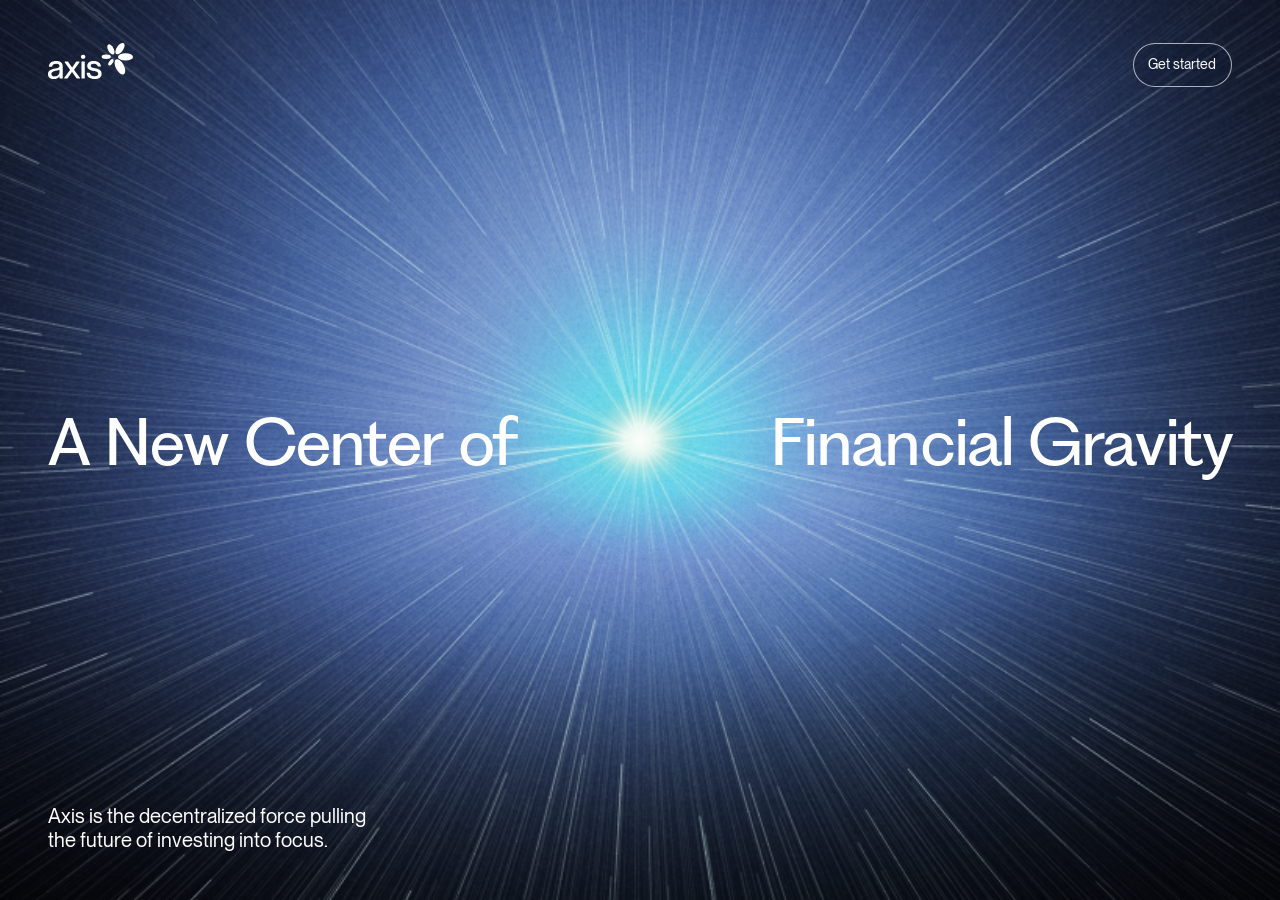
==== index.html @ 9080d735 "Give Safari an opaque blue document background for browser chrome" ====
<!doctype html>
<html lang="en">
<head>
  <meta charset="utf-8">
  <meta name="viewport" content="width=device-width, initial-scale=1, viewport-fit=cover">
  <meta name="color-scheme" content="dark">
  <meta name="theme-color" content="#12234e">
  <title>Axis by Alvis Choi</title>
  <link id="axis-favicon" rel="icon" href="favicon-light-v4.png" type="image/png" sizes="64x64" data-light="favicon-light-v4.png" data-dark="favicon-dark-v4.png">
  <script>
    (() => {
      const icon = document.getElementById('axis-favicon');
      if (!icon || typeof window.matchMedia !== 'function') return;
      let appearance;
      try { appearance = window.matchMedia('(prefers-color-scheme: dark)'); }
      catch { return; }
      const update = () => { icon.href = appearance.matches ? icon.dataset.dark : icon.dataset.light; };
      update();
      if (typeof appearance.addEventListener === 'function') appearance.addEventListener('change', update);
      else if (typeof appearance.addListener === 'function') appearance.addListener(update);
    })();
  </script>
  <script>
    document.documentElement.classList.add('banner-motion', 'title-motion');
    window.axisRecoverEntrance = () => {
      document.documentElement.classList.remove('banner-motion', 'title-motion');
      document.documentElement.dataset.entranceFallback = 'true';
      const artwork = document.querySelector('.artwork');
      if (artwork && !document.querySelector('#field')?.dataset.ready) artwork.dataset.renderer = 'fallback';
    };
    window.axisEntranceTimeout = setTimeout(window.axisRecoverEntrance, 8000);
    window.addEventListener('error', event => {
      if (event.target?.matches?.('script[type="module"]') || event.target === window) window.axisRecoverEntrance();
    }, true);
  </script>
  <link rel="stylesheet" href="style.css?revision=2517ad9ee71f">
  <noscript><style>.title-word {transform:none!important} #field,.banner-logo,.banner-contact,.banner-description,.field-fallback {opacity:1!important} #field{visibility:hidden} .field-fallback{background-image:url("field-fallback-wide.webp?revision=2517ad9ee71f")} @media(max-width:767px),(max-aspect-ratio:4/3){.field-fallback{background-image:url("field-fallback-tall.webp?revision=2517ad9ee71f")}}</style></noscript>
</head>
<body class="banner-presentation artwork-only">
  <main class="workbench">
    <figure class="artwork" aria-label="Axis interactive light field">
      <div class="field-fallback" aria-hidden="true"></div>
      <canvas id="field" aria-label="A luminous green and aqua sunrise arc opens into blue and deep indigo edges, with a small pale-yellow central accent. A bright circular star anchors smooth magnetic rays. Clicking places a rounded color gradient light that gently settles, brightens and becomes smaller and more transparent as it moves inward." role="img"></canvas>
      <div class="banner-overlay">
        <img class="banner-logo" src="axis-full-logo.svg" alt="Axis" draggable="false">
        <button class="banner-contact" type="button">Get started</button>
        <h1 class="banner-title" aria-label="A New Center of Financial Gravity">
          <span class="banner-title-start" aria-hidden="true"><span class="title-word-mask"><span class="title-word">A</span></span> <span class="title-word-mask"><span class="title-word">New</span></span><br class="title-break"> <span class="title-word-mask"><span class="title-word">Center</span></span> <span class="title-word-mask"><span class="title-word">of</span></span></span>
          <span class="banner-title-end" aria-hidden="true"><span class="title-word-mask"><span class="title-word">Financial</span></span><br class="title-break"> <span class="title-word-mask"><span class="title-word">Gravity</span></span></span>
        </h1>
        <p class="banner-description"><span>Axis is the decentralized force pulling</span> <span>the future of investing into focus.</span></p>
      </div>
      <figcaption class="sr-only">An upper sunrise arc opens into a fixed luminous star and deeper blue edges. Slow movement gathers approaching light and fans departing lines away. The cursor light shares the background colors, expands when still, and becomes smaller and dimmer as movement speeds up. After leaving, color fades and the lines settle slowly. Clicked points retain the hover field and stay independent of cursor motion, while nearby light responds to both sources. Their pull gradually weakens during the inward journey.</figcaption>
    </figure>
    <footer class="controls" aria-label="Motion study controls" hidden inert>
      <div class="identity"><span class="name">Axis</span><span class="study">Sunrise arc · Magnetic field</span></div>
      <div class="flow" role="group" aria-label="Flow direction">
        <button type="button" data-flow="radiate" aria-pressed="false">Radiate</button>
        <button type="button" class="selected" data-flow="converge" aria-pressed="true">Converge</button>
      </div>
      <label class="tempo" for="tempo"><span>Tempo</span><input id="tempo" type="range" min="0.5" max="5" value="3" step="0.05"><output id="tempo-value" for="tempo">3.00×</output></label>
      <button type="button" id="hover" aria-pressed="true" aria-label="Disable cursor gravity">Hover on</button>
      <div class="actions">
        <button type="button" id="pause" aria-label="Pause animation">Pause</button>
        <button type="button" id="restart">Restart</button>
        <button type="button" id="artwork-only" aria-label="Hide controls and view artwork">View artwork <span aria-hidden="true">↗</span></button>
        <button type="button" id="tune-toggle" aria-expanded="false" aria-controls="tuning">Fine tune <span aria-hidden="true">+</span></button>
        <a href="cursor-lights.html" target="_blank" rel="noreferrer">Cursor lights ↗</a>
        <button type="button" id="about" aria-expanded="false" aria-controls="notes">Notes <span aria-hidden="true">+</span></button>
      </div>
    </footer>
    <section id="tuning" class="tuning" aria-labelledby="tuning-title" hidden>
      <div class="tuning-head">
        <div><h1 id="tuning-title">Fine tune</h1><p id="tuning-status">Changes save in this browser</p></div>
        <button type="button" id="reset-settings">Reset defaults <span aria-hidden="true">↺</span></button>
      </div>
      <div class="tuning-grid">
        <label class="tune-slider" for="tune-density">
          <span class="tune-label"><span>Ray count</span><output id="tune-density-value" for="tune-density">1200</output></span>
          <input id="tune-density" data-setting="density" type="range" min="400" max="4000" step="50" value="1200" aria-describedby="density-help">
          <span class="tune-help" id="density-help">More rays, or more open space.</span>
        </label>
        <label class="tune-slider" for="tune-length">
          <span class="tune-label"><span>Ray length</span><output id="tune-length-value" for="tune-length">100%</output></span>
          <input id="tune-length" data-setting="rayLength" type="range" min="0.5" max="1.8" step="0.05" value="1" aria-describedby="length-help">
          <span class="tune-help" id="length-help">Short sparks to long luminous streaks.</span>
        </label>
        <label class="tune-slider" for="tune-strength">
          <span class="tune-label"><span>Pull strength</span><output id="tune-strength-value" for="tune-strength">48%</output></span>
          <input id="tune-strength" data-setting="pullStrength" type="range" min="0.15" max="0.85" step="0.01" value="0.48" aria-describedby="strength-help">
          <span class="tune-help" id="strength-help">How strongly nearby rays gather.</span>
        </label>
        <label class="tune-slider" for="tune-reach">
          <span class="tune-label"><span>Pull reach</span><output id="tune-reach-value" for="tune-reach">42% of height</output></span>
          <input id="tune-reach" data-setting="reach" type="range" min="0.35" max="1.25" step="0.01" value="0.83" aria-describedby="reach-help">
          <span class="tune-help" id="reach-help">The area around the cursor that reacts.</span>
        </label>
        <label class="tune-slider" for="tune-reaction">
          <span class="tune-label"><span>Reaction speed</span><output id="tune-reaction-value" for="tune-reaction">65%</output></span>
          <input id="tune-reaction" data-setting="reaction" type="range" min="0.1" max="1" step="0.05" value="0.65" aria-describedby="reaction-help">
          <span class="tune-help" id="reaction-help">Higher reacts sooner, with momentum.</span>
        </label>
        <label class="tune-slider" for="tune-contrast">
          <span class="tune-label"><span>Speed contrast</span><output id="tune-contrast-value" for="tune-contrast">98%</output></span>
          <input id="tune-contrast" data-setting="speedContrast" type="range" min="0" max="1" step="0.01" value="0.98" aria-describedby="contrast-help">
          <span class="tune-help" id="contrast-help">Higher weakens the pull during fast passes.</span>
        </label>
      </div>
    </section>
    <aside id="notes" class="notes" hidden>
      <div class="notes-title"><h1>Sunrise arc. Magnetic light.</h1><button type="button" id="close-notes" aria-label="Close notes">×</button></div>
      <p>The latest Figma gradient opens from black and deep blue into blue, aqua, green and a small pale-yellow accent. Several soft color fields form the sunrise arc. Fine tonal grain drifts gently inward above the gradient and below the luminous rays and breathing cursor lights. The hues stay near their original positions.</p>
      <p>Move slowly to attract approaching light. After it passes the cursor, the field fans outward. Fast passes exert little pull; slowing down lets the attraction build gently. The light carries its motion through a change of direction, then settles slowly. Linger in one place to deepen the local pull; it fades more slowly after a longer hover.</p>
      <p>The surrounding field stays anchored, with no accumulated cursor trails. Converge draws inward; Radiate reverses the flow.</p>
      <p>Click to place the hover field. It keeps the same approach attraction and departure opening. The placed point is independent of cursor motion; overlapping sources combine in the light geometry. Their pull gradually fades as they drift into the star. Pause holds the points in place; Restart clears them.</p>
      <p class="boundary">Four circular inner color gradients share the selected Reference rim and close glow. Their bases are aqua, mint, blue and green, with a rose reflection capped at 7% in one option. Their gradients rotate once every six seconds. Faster movement makes the cursor smaller and dimmer. Clicking cycles to the next light and gives nearby lines a tiny settling response. Placed lights become smaller and brighter while fading into the star over approximately 5–8 seconds.</p>
      <div class="note-links"><a href="https://www.figma.com/slides/vfxOS4Y81QhAcyV0OcsYpU/AXIS-%E2%80%94-Brand---Design-Presentation?node-id=2-246" target="_blank" rel="noreferrer">Brand gradients ↗</a><a href="https://vimeo.com/153707670" target="_blank" rel="noreferrer">Motion reference ↗</a></div>
      <p class="shortcut">Space to pause · H to hide or show controls · R to restart</p>
    </aside>
    <button type="button" id="restore-controls" hidden inert aria-label="Show motion study controls">Controls <span aria-hidden="true">↙</span></button>
    <span id="status" class="sr-only" role="status" aria-live="polite"></span>
  </main>
  <script type="module" src="responsive.js?revision=2517ad9ee71f"></script>
  <script type="module" src="field.js?revision=2517ad9ee71f"></script>
  <script type="module" src="title-reveal.js?revision=2517ad9ee71f"></script>
</body>
</html>
---- style.css ----
@font-face {
  font-family: "PP Fragment Sans";
  src: url("PPFragment-SansRegular.otf") format("opentype");
  font-style: normal;
  font-weight: 400;
  font-display: swap;
}
@font-face {
  font-family: "Neue Montreal";
  src: url("PPNeueMontreal-Regular.woff2") format("woff2");
  font-weight: 400;
  font-display: swap;
}
:root {
  color-scheme: dark; --ink: #eeeeee; --muted: #8c8c8c; --line: #292929;
  /* Portrait headline scale, shared by the measured layout and CSS fallback. */
  --type-headline-portrait-min: 2.25rem;
  --type-headline-portrait-base: 1.125rem;
  --type-headline-portrait-fluid: 5.625cqw;
  --type-headline-portrait-max: 5rem;
  --type-headline-portrait-size: clamp(var(--type-headline-portrait-min), calc(var(--type-headline-portrait-base) + var(--type-headline-portrait-fluid)), var(--type-headline-portrait-max));
  /* Shared subtitle scale. Use rem or px; layout measurements read these tokens. */
  --type-subtitle-mobile: 1.125rem;
  --type-subtitle-portrait-max: 1.25rem;
  --type-subtitle-desktop-min: 1rem;
  --type-subtitle-desktop-max: 1.875rem;
  --type-subtitle-line-height: 1.2;
}
* { box-sizing: border-box; }
html, body { margin: 0; min-height: 100%; background-color: var(--page-edge-top, #12234e); background-image: linear-gradient(var(--page-edge-top, #12234e), var(--page-edge-bottom, #12234e)); color: var(--ink); }
html { overflow-x: clip; }
body, button, input, output { font-family: "Neue Montreal", sans-serif; font-size: 14px; }
button, a, input { -webkit-tap-highlight-color: transparent; }
button { color: inherit; font: inherit; border: 0; background: none; cursor: pointer; white-space: nowrap; }
button:hover, a:hover { color: #fff; }
button:focus-visible, a:focus-visible, input:focus-visible { outline: 1px solid #c8c8c8; outline-offset: 5px; }
[hidden] { display: none !important; }
.workbench { min-height: 100svh; display: flex; flex-direction: column; justify-content: center; }
.artwork { position: relative; align-self: center; width: min(100vw, calc(max(180px, 100svh - var(--chrome-height, 340px)) * 16 / 9)); height: min(max(180px, 100svh - var(--chrome-height, 340px)), 56.25vw); margin: 0; overflow: hidden; container-type: inline-size; }
canvas { position: relative; display: block; width: 100%; height: 100%; background: transparent; touch-action: auto; }
/* The user's split-title reference, adapted with the live Figma typefaces.
   1920×1080 master: 72px side guides, 24px gutters and 12×126px columns.
   Headline occupies columns 1–5 and 8–12, optically centered on the star.
   Supporting copy shares the left guide and a 72px bottom inset. */
.banner-overlay { position: absolute; inset: 0; z-index: 1; color: #fff; pointer-events: none; --vertical-copy-width: min(560px, calc(100% - var(--guide-left, clamp(20px, 3.75cqw, 96px)) - var(--guide-right, clamp(20px, 3.75cqw, 96px)))); }
.banner-logo { position: absolute; top: var(--guide-top, max(20px, 3.3333333cqw)); left: var(--guide-left, clamp(20px, 3.75cqw, 96px)); display: block; width: var(--logo-width, clamp(84px, 6.6666667cqw, 144px)); height: auto; filter: brightness(0) invert(1); user-select: none; }
.banner-contact { position: absolute; top: var(--guide-top, max(20px, 3.3333333cqw)); right: var(--guide-right, clamp(20px, 3.75cqw, 96px)); display: grid; place-items: center; min-height: 44px; padding: 10px clamp(14px, 1.1458333cqw, 22px); border: 1px solid #ffffffa6; border-radius: 999px; background: #07102730; color: #fff; font-family: "Neue Montreal", sans-serif; font-size: clamp(.875rem, .9375cqw, 1.125rem); font-weight: 400; line-height: 1.2; pointer-events: auto; transition: background-color 180ms ease, border-color 180ms ease, transform 180ms ease; }
.banner-contact:hover { background: #ffffff18; border-color: #fff; }
.banner-contact:active { transform: scale(.97); }
.banner-contact:focus-visible { outline: 2px solid #fff; outline-offset: 4px; }
.banner-title { position: absolute; top: 49%; left: var(--guide-left, clamp(20px, 3.75cqw, 96px)); right: var(--guide-right, clamp(20px, 3.75cqw, 96px)); transform: translateY(-50%); display: grid; grid-template-columns: repeat(12, minmax(0, 1fr)); column-gap: var(--grid-gutter, min(1.25cqw, 32px)); align-items: baseline; margin: 0; font-family: "PP Fragment Sans", sans-serif; font-size: var(--headline-size, clamp(2.25rem, 4.8958333cqw, 7.25rem)); font-weight: 400; font-synthesis: none; line-height: 1; letter-spacing: -.03em; }
.banner-title-start { grid-column: 1 / span 5; }
.banner-title-end { grid-column: 8 / span 5; text-align: right; }
.banner-description { position: absolute; left: var(--guide-left, clamp(20px, 3.75cqw, 96px)); bottom: var(--guide-bottom, clamp(20px, 3.75cqw, 96px)); width: var(--copy-width, min(36.25cqw, calc(100% - 40px))); margin: 0; font-family: "Neue Montreal", sans-serif; font-size: var(--copy-size, clamp(var(--type-subtitle-desktop-min), 1.5625cqw, var(--type-subtitle-desktop-max))); font-weight: 400; font-synthesis: none; line-height: var(--type-subtitle-line-height); letter-spacing: 0; }
.banner-title > span, .banner-description > span { display: block; white-space: normal; }
.title-word-mask { max-width: 100%; }
.title-word { overflow-wrap: anywhere; }
/* Mask bleed preserves the Fragment descenders and the existing title position. */
.title-word-mask { display: inline-block; overflow: hidden; vertical-align: top; padding: .12em .035em .18em; margin: -.12em -.035em -.18em; }
.title-word { display: block; }
.title-break { display: none; }
.title-motion .title-word { transform: translate3d(0, 145%, 0); }
/* Applied in the head before first paint, so loading cannot flash the scene. */
.banner-motion #field, .banner-motion .banner-logo, .banner-motion .banner-contact, .banner-motion .banner-description, .banner-motion .field-fallback { opacity: 0; }
@media (prefers-reduced-motion: reduce) {
  .title-motion .title-word { transform: none; }
  .banner-motion #field, .banner-motion .banner-logo, .banner-motion .banner-contact, .banner-motion .banner-description, .banner-motion .field-fallback { opacity: 1; }
}
.controls { min-height: 80px; padding: 20px 32px; border-top: 1px solid var(--line); display: flex; flex-wrap: wrap; align-items: center; gap: 16px 28px; background: #080808; }
.identity { display: flex; align-items: baseline; gap: 20px; margin-right: auto; }
.name { font-size: 22px; letter-spacing: -.04em; }
.study { color: var(--muted); }
.flow, .actions { display: flex; align-items: center; gap: 24px; }
.flow button { padding: 8px 0; color: #767676; }
.flow button.selected { color: var(--ink); box-shadow: 0 1px 0 currentColor; }
.tempo { display: flex; align-items: center; gap: 12px; color: var(--muted); }
.tempo input { width: 92px; height: 2px; cursor: pointer; accent-color: #dedede; }
.tempo output { width: 40px; font-size: 12px; font-variant-numeric: tabular-nums; }
.actions { gap: 20px; }
#hover { color: #bcbcbc; padding: 8px 0; }
#hover[aria-pressed="false"] { color: #747474; }
.actions button { padding: 8px 0; color: #bcbcbc; }
.actions button span { margin-left: 6px; }
.tuning { padding: 20px 32px 24px; border-top: 1px solid var(--line); background: #0b0b0b; }
.tuning-head, .tuning-grid { max-width: 1400px; margin-inline: auto; }
.tuning-head { display: flex; align-items: center; justify-content: space-between; gap: 24px; margin-bottom: 22px; }
.tuning-head h1 { font-size: 17px; font-weight: 400; letter-spacing: -.025em; margin: 0; }
.tuning-head p { margin: 5px 0 0; font-size: 12px; color: var(--muted); }
#reset-settings { color: #bcbcbc; padding: 8px 0; font-size: 12px; }
#reset-settings span { margin-left: 6px; }
.tuning-grid { display: grid; grid-template-columns: repeat(3, minmax(0, 1fr)); gap: 22px 40px; }
.tune-slider { display: grid; gap: 5px; }
.tune-label { display: flex; align-items: baseline; justify-content: space-between; gap: 12px; }
.tune-label output { color: #ababab; font-size: 12px; font-variant-numeric: tabular-nums; white-space: nowrap; }
.tune-slider input { width: 100%; height: 16px; margin: 0; accent-color: #dedede; cursor: pointer; }
.tune-help { color: #888; font-size: 12px; line-height: 1.3; }
.notes { position: fixed; z-index: 3; right: 32px; bottom: calc(var(--chrome-height, 80px) + 24px); max-width: 450px; max-height: calc(100svh - 48px); overflow-y: auto; padding: 28px; border: 1px solid #363636; background: #101010; box-shadow: 0 16px 64px #000b; }
.notes-title { display: flex; align-items: start; justify-content: space-between; gap: 24px; }
.notes h1 { margin: 0 0 20px; font-size: 24px; font-weight: 400; letter-spacing: -.025em; }
.notes p { margin: 0 0 16px; color: #bcbcbc; line-height: 1.5; }
.notes .boundary { color: #909090; }
.notes-title button { font-size: 24px; padding: 0 0 10px; line-height: 1; }
.note-links { display: flex; flex-wrap: wrap; gap: 16px 24px; padding: 8px 0 20px; }
.note-links a { color: #dedede; text-decoration: none; }
.notes .shortcut { font-size: 12px; color: #747474; margin: 0; }
#restore-controls { position: fixed; bottom: 20px; right: 24px; color: #858585; padding: 8px; font-size: 12px; }
body.artwork-only .artwork { width: min(100vw, calc(100svh * 16 / 9)); height: min(100svh, 56.25vw); }
body.banner-presentation .workbench { justify-content: flex-start; min-height: 100vh; min-height: 100svh; min-height: 100dvh; }
body.banner-presentation .artwork {
  width: 100%; height: max(100vh, var(--hero-min-height, 360px));
  height: max(100svh, var(--hero-min-height, 360px)); height: max(100dvh, var(--hero-min-height, 360px));
  flex: none; background: var(--page-edge-top, #12234e);
  --safe-left: env(safe-area-inset-left, 0px); --safe-right: env(safe-area-inset-right, 0px);
  --safe-top: env(safe-area-inset-top, 0px); --safe-bottom: env(safe-area-inset-bottom, 0px);
}
.layout-rem-probe { position: absolute; width: 1rem; height: 1rem; visibility: hidden; pointer-events: none; }
.field-fallback { position: absolute; inset: 0; background: #03050b; background-position: 50% 49%; background-size: cover; background-repeat: no-repeat; }
.artwork[data-renderer="fallback"] .field-fallback { background-image: url("field-fallback-wide.webp?revision=2517ad9ee71f"); }
.artwork[data-renderer="ready"] .field-fallback { visibility: hidden; }
.artwork[data-renderer="fallback"] .field-fallback { opacity: 1; }
.artwork[data-renderer="fallback"] #field { visibility: hidden; }
/* CSS also retains a usable composition if the layout module cannot load. */
@media (max-width: 767px), (max-aspect-ratio: 4/3) {
  body.banner-presentation .artwork:not([data-layout]) { --hero-min-height: calc(14.5rem + 5 * var(--headline-size, var(--type-headline-portrait-size))); }
  .artwork:not([data-layout="horizontal"]) .banner-title { top: 0; bottom: 0; transform: none; grid-template-columns: repeat(4, minmax(0, 1fr)); font-size: var(--headline-size, var(--type-headline-portrait-size)); }
  .artwork:not([data-layout="horizontal"]) .banner-title > span { position: absolute; left: 0; right: 0; grid-column: 1 / -1; text-align: center; }
  .artwork:not([data-layout="horizontal"]) .banner-title-start { top: var(--title-start-top, calc(49% - clamp(12px, 6.48cqw, 64px) - clamp(2.25rem, 11.25cqw, 4rem) - 2em)); }
  .artwork:not([data-layout="horizontal"]) .banner-title-end { top: var(--title-end-top, calc(49% + clamp(12px, 6.48cqw, 64px) + clamp(2.25rem, 11.25cqw, 4rem))); }
  .artwork:not([data-layout="horizontal"]) .title-break { display: initial; }
  .artwork:not([data-layout="horizontal"]) .banner-description { top: var(--copy-midpoint, calc(74.5% + (clamp(12px, 6.48cqw, 64px) + clamp(2.25rem, 11.25cqw, 4rem) + 2 * var(--headline-size, var(--type-headline-portrait-size)) - var(--guide-bottom, clamp(20px, 3.75cqw, 96px))) / 2)); bottom: auto; left: 50%; transform: translate(-50%, -50%); width: var(--copy-width, var(--vertical-copy-width)); text-align: center; font-size: var(--copy-size, var(--type-subtitle-mobile)); }
  .artwork:not([data-layout="horizontal"]) .banner-description > span { display: block; }
  .artwork[data-renderer="fallback"] .field-fallback { background-image: url("field-fallback-tall.webp?revision=2517ad9ee71f"); }
}
.artwork[data-layout="vertical"] .banner-title { top: 0; bottom: 0; transform: none; grid-template-columns: repeat(4, minmax(0, 1fr)); }
.artwork[data-layout="vertical"] .banner-title > span { position: absolute; left: 0; right: 0; grid-column: 1 / -1; text-align: center; }
.artwork[data-layout="vertical"] .banner-title-start { top: var(--title-start-top); }
.artwork[data-layout="vertical"] .banner-title-end { top: var(--title-end-top); }
.artwork[data-layout="vertical"] .title-break { display: initial; }
.artwork[data-layout="vertical"] .banner-description { top: var(--copy-midpoint); bottom: auto; left: 50%; transform: translate(-50%, -50%); width: var(--copy-width, var(--vertical-copy-width)); text-align: center; font-size: var(--copy-size, var(--type-subtitle-mobile)); }
.artwork[data-layout="vertical"] .banner-description > span { display: block; }
@media (max-height: 499px) {
  body.banner-presentation .artwork { --headline-size: clamp(1.875rem, 4.8958333cqw, 3rem); --copy-size: var(--type-subtitle-desktop-min); --logo-width: clamp(84px, 6.6666667cqw, 96px); --guide-left: clamp(20px, 3.75cqw, 24px); --guide-right: clamp(20px, 3.75cqw, 24px); --guide-top: 20px; --guide-bottom: 24px; }
}
@media (max-height: 499px) and (max-width: 767px), (max-height: 499px) and (max-aspect-ratio: 4/3) {
  body.banner-presentation .artwork:not([data-layout="horizontal"]) { --copy-size: var(--type-subtitle-mobile); }
  body.banner-presentation .artwork:not([data-layout]) { min-height: 500px; }
}
body.banner-presentation :is(.controls, #restore-controls, #tuning, #notes) { display: none !important; }
.sr-only { position: absolute; width: 1px; height: 1px; padding: 0; margin: -1px; overflow: hidden; clip: rect(0,0,0,0); white-space: nowrap; border: 0; }
@media (max-width: 1100px) { .controls { gap: 16px 24px; padding-inline: 24px; } .identity { display: grid; gap: 3px; } .actions { gap: 16px; } .study { font-size: 12px; } .tuning { padding-inline: 24px; } .tuning-grid { column-gap: 28px; } }
@media (max-width: 760px) { .controls { gap: 12px 24px; padding: 16px 20px; } .identity { min-width: 50%; } .actions { margin-left: auto; gap: 20px; } .notes { right: 20px; left: 20px; max-width: none; } .tuning { padding-inline: 20px; } .tuning-grid { grid-template-columns: repeat(2, minmax(0, 1fr)); gap: 20px 28px; } }
@media (max-width: 460px) { .tuning-grid { grid-template-columns: 1fr; } .actions { flex-wrap: wrap; } }
@media (prefers-reduced-motion: reduce) { *, *::before, *::after { scroll-behavior: auto !important; } }

.actions > a {color:#bcbcbc;font-size:14px;text-decoration:none;padding:8px 0;white-space:nowrap;}
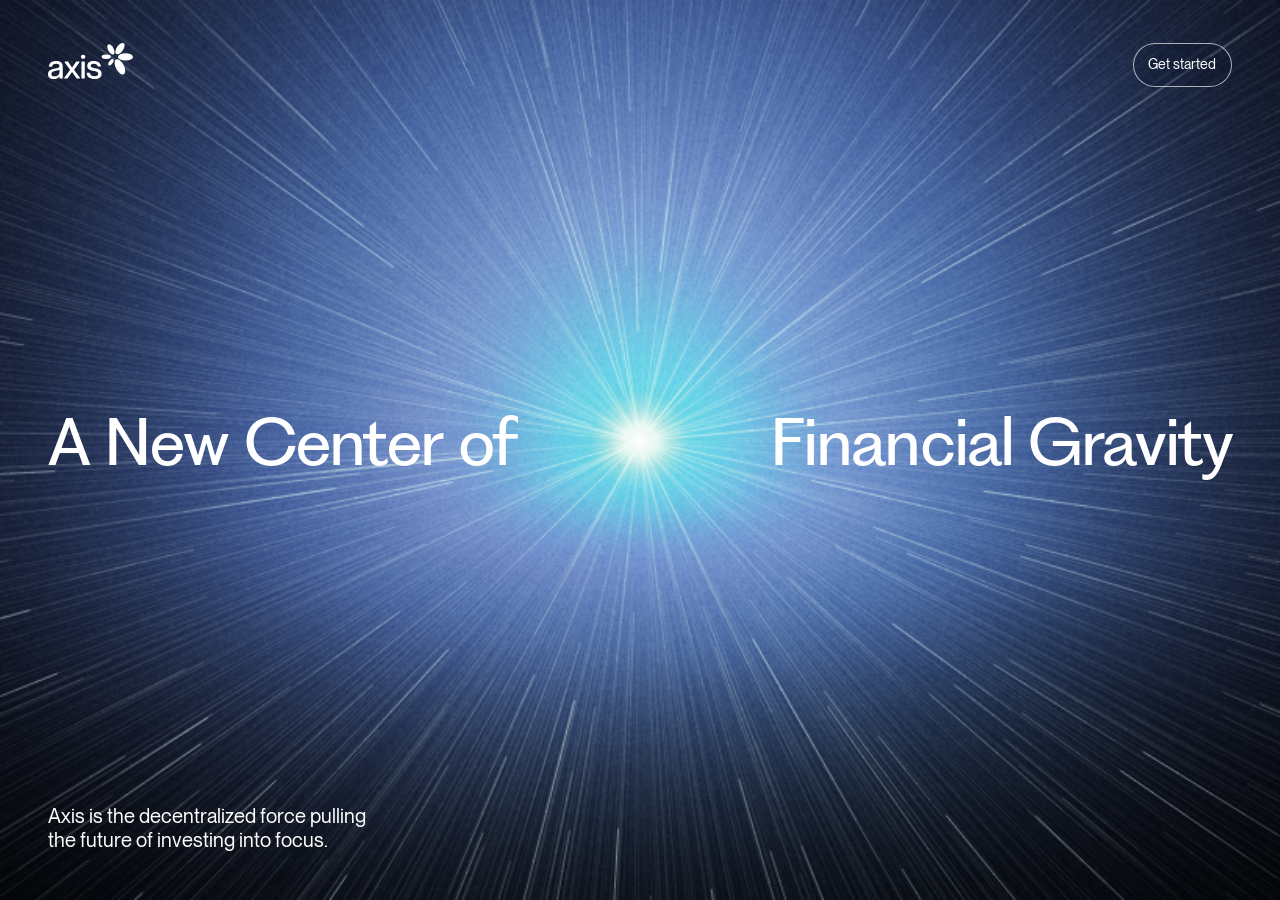
==== commit 88e6feae: "Extend animated field beyond Safari UI bounds while preserving safe-area composition" ====
--- a/index.html
+++ b/index.html
@@ -33,8 +33,8 @@
       if (event.target?.matches?.('script[type="module"]') || event.target === window) window.axisRecoverEntrance();
     }, true);
   </script>
-  <link rel="stylesheet" href="style.css?revision=2517ad9ee71f">
-  <noscript><style>.title-word {transform:none!important} #field,.banner-logo,.banner-contact,.banner-description,.field-fallback {opacity:1!important} #field{visibility:hidden} .field-fallback{background-image:url("field-fallback-wide.webp?revision=2517ad9ee71f")} @media(max-width:767px),(max-aspect-ratio:4/3){.field-fallback{background-image:url("field-fallback-tall.webp?revision=2517ad9ee71f")}}</style></noscript>
+  <link rel="stylesheet" href="style.css?revision=d6dc44b14a08">
+  <noscript><style>.title-word {transform:none!important} #field,.banner-logo,.banner-contact,.banner-description,.field-fallback {opacity:1!important} #field{visibility:hidden} .field-fallback{background-image:url("field-fallback-wide.webp?revision=d6dc44b14a08")} @media(max-width:767px),(max-aspect-ratio:4/3){.field-fallback{background-image:url("field-fallback-tall.webp?revision=d6dc44b14a08")}}</style></noscript>
 </head>
 <body class="banner-presentation artwork-only">
   <main class="workbench">
@@ -120,8 +120,8 @@
     <button type="button" id="restore-controls" hidden inert aria-label="Show motion study controls">Controls <span aria-hidden="true">↙</span></button>
     <span id="status" class="sr-only" role="status" aria-live="polite"></span>
   </main>
-  <script type="module" src="responsive.js?revision=2517ad9ee71f"></script>
-  <script type="module" src="field.js?revision=2517ad9ee71f"></script>
-  <script type="module" src="title-reveal.js?revision=2517ad9ee71f"></script>
+  <script type="module" src="responsive.js?revision=d6dc44b14a08"></script>
+  <script type="module" src="field.js?revision=d6dc44b14a08"></script>
+  <script type="module" src="title-reveal.js?revision=d6dc44b14a08"></script>
 </body>
 </html>
--- a/style.css
+++ b/style.css
@@ -109,13 +109,13 @@
 body.banner-presentation .artwork {
   width: 100%; height: max(100vh, var(--hero-min-height, 360px));
   height: max(100svh, var(--hero-min-height, 360px)); height: max(100dvh, var(--hero-min-height, 360px));
-  flex: none; background: var(--page-edge-top, #12234e);
+  flex: none; overflow: visible; background: var(--page-edge-top, #12234e);
   --safe-left: env(safe-area-inset-left, 0px); --safe-right: env(safe-area-inset-right, 0px);
   --safe-top: env(safe-area-inset-top, 0px); --safe-bottom: env(safe-area-inset-bottom, 0px);
 }
 .layout-rem-probe { position: absolute; width: 1rem; height: 1rem; visibility: hidden; pointer-events: none; }
 .field-fallback { position: absolute; inset: 0; background: #03050b; background-position: 50% 49%; background-size: cover; background-repeat: no-repeat; }
-.artwork[data-renderer="fallback"] .field-fallback { background-image: url("field-fallback-wide.webp?revision=2517ad9ee71f"); }
+.artwork[data-renderer="fallback"] .field-fallback { background-image: url("field-fallback-wide.webp?revision=d6dc44b14a08"); }
 .artwork[data-renderer="ready"] .field-fallback { visibility: hidden; }
 .artwork[data-renderer="fallback"] .field-fallback { opacity: 1; }
 .artwork[data-renderer="fallback"] #field { visibility: hidden; }
@@ -129,7 +129,7 @@
   .artwork:not([data-layout="horizontal"]) .title-break { display: initial; }
   .artwork:not([data-layout="horizontal"]) .banner-description { top: var(--copy-midpoint, calc(74.5% + (clamp(12px, 6.48cqw, 64px) + clamp(2.25rem, 11.25cqw, 4rem) + 2 * var(--headline-size, var(--type-headline-portrait-size)) - var(--guide-bottom, clamp(20px, 3.75cqw, 96px))) / 2)); bottom: auto; left: 50%; transform: translate(-50%, -50%); width: var(--copy-width, var(--vertical-copy-width)); text-align: center; font-size: var(--copy-size, var(--type-subtitle-mobile)); }
   .artwork:not([data-layout="horizontal"]) .banner-description > span { display: block; }
-  .artwork[data-renderer="fallback"] .field-fallback { background-image: url("field-fallback-tall.webp?revision=2517ad9ee71f"); }
+  .artwork[data-renderer="fallback"] .field-fallback { background-image: url("field-fallback-tall.webp?revision=d6dc44b14a08"); }
 }
 .artwork[data-layout="vertical"] .banner-title { top: 0; bottom: 0; transform: none; grid-template-columns: repeat(4, minmax(0, 1fr)); }
 .artwork[data-layout="vertical"] .banner-title > span { position: absolute; left: 0; right: 0; grid-column: 1 / -1; text-align: center; }
@@ -153,3 +153,9 @@
 @media (prefers-reduced-motion: reduce) { *, *::before, *::after { scroll-behavior: auto !important; } }
 
 .actions > a {color:#bcbcbc;font-size:14px;text-decoration:none;padding:8px 0;white-space:nowrap;}
+
+/* The drawing bleeds beyond the UI viewport. Keep it in document space:
+   fixed backgrounds can be clipped at Safari's translucent toolbar edges. */
+.layout-viewport-probe { position: absolute; width: 1px; height: 100vh; height: 100lvh; visibility: hidden; pointer-events: none; }
+body.banner-presentation #field { position: absolute; left: 0; top: calc(0px - var(--drawing-bleed-top, 0px)); width: 100%; height: calc(100% + var(--drawing-bleed-top, 0px) + var(--drawing-bleed-bottom, 0px)); }
+body.banner-presentation .field-fallback { top: calc(0px - var(--drawing-bleed-top, 0px)); bottom: calc(0px - var(--drawing-bleed-bottom, 0px)); }
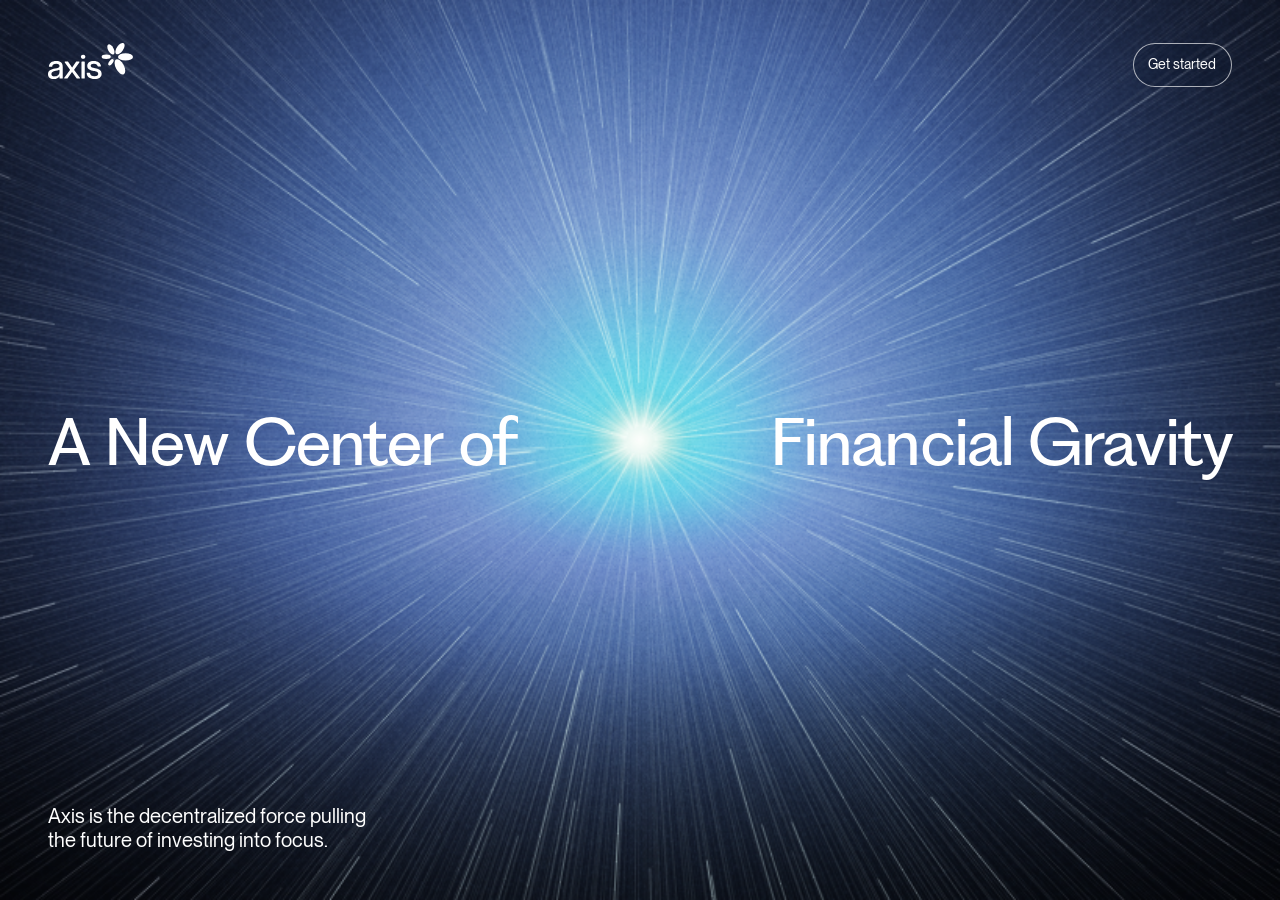
==== commit 1147a095: "Add isolated Safari animated document-edge test without changing default banner" ====
--- a/index.html
+++ b/index.html
@@ -22,6 +22,10 @@
   </script>
   <script>
     document.documentElement.classList.add('banner-motion', 'title-motion');
+    // Isolated real-device test: do not alter the approved default composition.
+    if (new URLSearchParams(location.search).get('chrome') === 'document') {
+      document.documentElement.dataset.chromeTest = 'document';
+    }
     window.axisRecoverEntrance = () => {
       document.documentElement.classList.remove('banner-motion', 'title-motion');
       document.documentElement.dataset.entranceFallback = 'true';
@@ -33,8 +37,8 @@
       if (event.target?.matches?.('script[type="module"]') || event.target === window) window.axisRecoverEntrance();
     }, true);
   </script>
-  <link rel="stylesheet" href="style.css?revision=d6dc44b14a08">
-  <noscript><style>.title-word {transform:none!important} #field,.banner-logo,.banner-contact,.banner-description,.field-fallback {opacity:1!important} #field{visibility:hidden} .field-fallback{background-image:url("field-fallback-wide.webp?revision=d6dc44b14a08")} @media(max-width:767px),(max-aspect-ratio:4/3){.field-fallback{background-image:url("field-fallback-tall.webp?revision=d6dc44b14a08")}}</style></noscript>
+  <link rel="stylesheet" href="style.css?revision=d91efafe9f6a">
+  <noscript><style>.title-word {transform:none!important} #field,.banner-logo,.banner-contact,.banner-description,.field-fallback {opacity:1!important} #field{visibility:hidden} .field-fallback{background-image:url("field-fallback-wide.webp?revision=d91efafe9f6a")} @media(max-width:767px),(max-aspect-ratio:4/3){.field-fallback{background-image:url("field-fallback-tall.webp?revision=d91efafe9f6a")}}</style></noscript>
 </head>
 <body class="banner-presentation artwork-only">
   <main class="workbench">
@@ -120,8 +124,8 @@
     <button type="button" id="restore-controls" hidden inert aria-label="Show motion study controls">Controls <span aria-hidden="true">↙</span></button>
     <span id="status" class="sr-only" role="status" aria-live="polite"></span>
   </main>
-  <script type="module" src="responsive.js?revision=d6dc44b14a08"></script>
-  <script type="module" src="field.js?revision=d6dc44b14a08"></script>
-  <script type="module" src="title-reveal.js?revision=d6dc44b14a08"></script>
+  <script type="module" src="responsive.js?revision=d91efafe9f6a"></script>
+  <script type="module" src="field.js?revision=d91efafe9f6a"></script>
+  <script type="module" src="title-reveal.js?revision=d91efafe9f6a"></script>
 </body>
 </html>
--- a/style.css
+++ b/style.css
@@ -115,7 +115,7 @@
 }
 .layout-rem-probe { position: absolute; width: 1rem; height: 1rem; visibility: hidden; pointer-events: none; }
 .field-fallback { position: absolute; inset: 0; background: #03050b; background-position: 50% 49%; background-size: cover; background-repeat: no-repeat; }
-.artwork[data-renderer="fallback"] .field-fallback { background-image: url("field-fallback-wide.webp?revision=d6dc44b14a08"); }
+.artwork[data-renderer="fallback"] .field-fallback { background-image: url("field-fallback-wide.webp?revision=d91efafe9f6a"); }
 .artwork[data-renderer="ready"] .field-fallback { visibility: hidden; }
 .artwork[data-renderer="fallback"] .field-fallback { opacity: 1; }
 .artwork[data-renderer="fallback"] #field { visibility: hidden; }
@@ -129,7 +129,7 @@
   .artwork:not([data-layout="horizontal"]) .title-break { display: initial; }
   .artwork:not([data-layout="horizontal"]) .banner-description { top: var(--copy-midpoint, calc(74.5% + (clamp(12px, 6.48cqw, 64px) + clamp(2.25rem, 11.25cqw, 4rem) + 2 * var(--headline-size, var(--type-headline-portrait-size)) - var(--guide-bottom, clamp(20px, 3.75cqw, 96px))) / 2)); bottom: auto; left: 50%; transform: translate(-50%, -50%); width: var(--copy-width, var(--vertical-copy-width)); text-align: center; font-size: var(--copy-size, var(--type-subtitle-mobile)); }
   .artwork:not([data-layout="horizontal"]) .banner-description > span { display: block; }
-  .artwork[data-renderer="fallback"] .field-fallback { background-image: url("field-fallback-tall.webp?revision=d6dc44b14a08"); }
+  .artwork[data-renderer="fallback"] .field-fallback { background-image: url("field-fallback-tall.webp?revision=d91efafe9f6a"); }
 }
 .artwork[data-layout="vertical"] .banner-title { top: 0; bottom: 0; transform: none; grid-template-columns: repeat(4, minmax(0, 1fr)); }
 .artwork[data-layout="vertical"] .banner-title > span { position: absolute; left: 0; right: 0; grid-column: 1 / -1; text-align: center; }
@@ -159,3 +159,13 @@
 .layout-viewport-probe { position: absolute; width: 1px; height: 100vh; height: 100lvh; visibility: hidden; pointer-events: none; }
 body.banner-presentation #field { position: absolute; left: 0; top: calc(0px - var(--drawing-bleed-top, 0px)); width: 100%; height: calc(100% + var(--drawing-bleed-top, 0px) + var(--drawing-bleed-bottom, 0px)); }
 body.banner-presentation .field-fallback { top: calc(0px - var(--drawing-bleed-top, 0px)); bottom: calc(0px - var(--drawing-bleed-bottom, 0px)); }
+
+/* Device test only: paint into positive document space, with content on both
+   sides of the viewport rather than outside the document's scroll origin. */
+html[data-chrome-test="document"] .workbench {
+  padding-top: var(--chrome-test-top, 120px);
+  padding-bottom: var(--chrome-test-bottom, 120px);
+}
+html[data-chrome-test="document"] { scroll-behavior: auto; }
+html[data-chrome-test="document"],
+html[data-chrome-test="document"] body { background-image: none; }
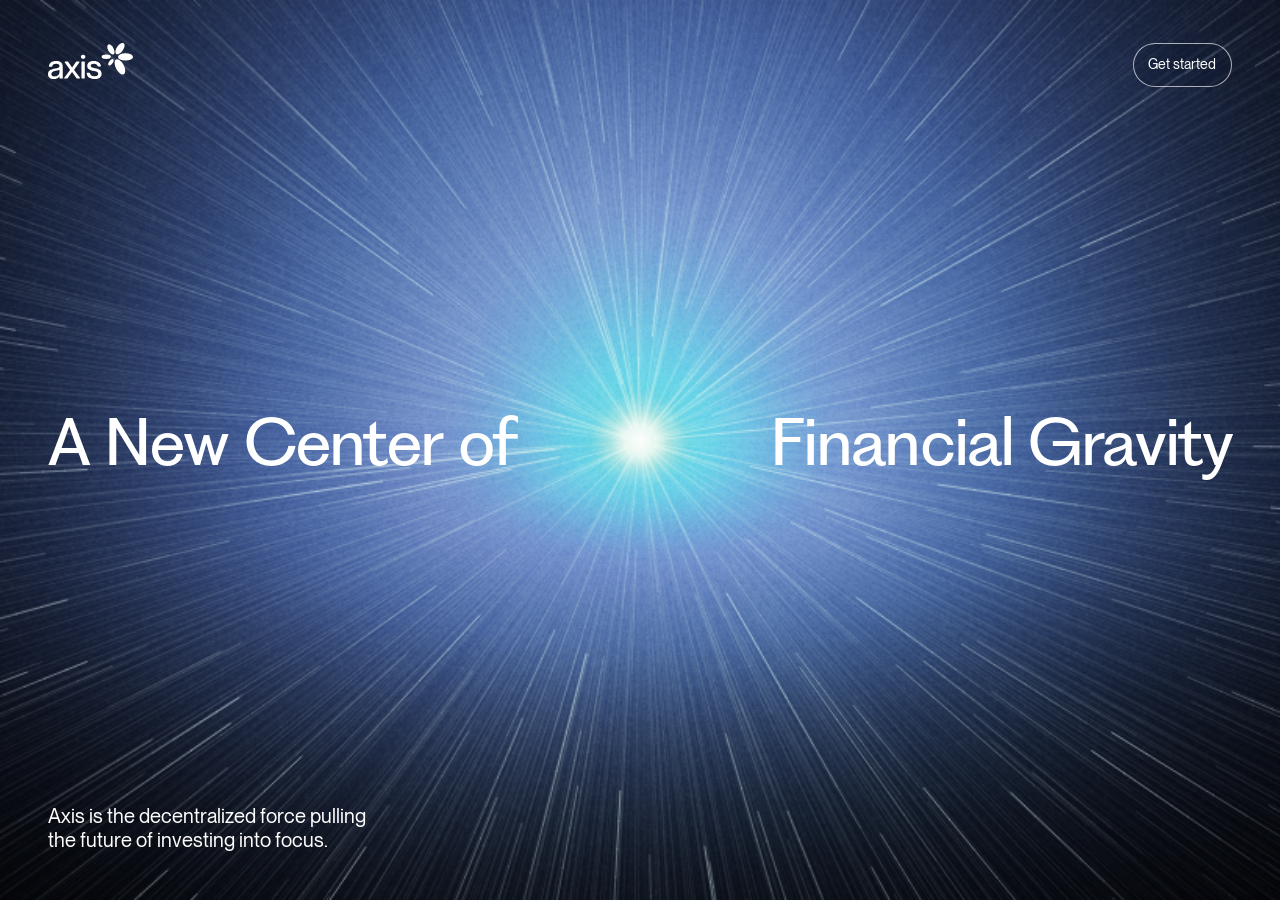
==== commit b59abdff: "Enable document field extension on normal iOS Safari URL and remove forced blue tint" ====
--- a/index.html
+++ b/index.html
@@ -22,9 +22,13 @@
   </script>
   <script>
     document.documentElement.classList.add('banner-motion', 'title-motion');
-    // Isolated real-device test: do not alter the approved default composition.
-    if (new URLSearchParams(location.search).get('chrome') === 'document') {
+    // Native iOS tabs need real document pixels beyond the visible composition.
+    const iosTab = CSS.supports('-webkit-touch-callout', 'none')
+      && navigator.maxTouchPoints > 0
+      && !matchMedia('(display-mode: standalone)').matches;
+    if (iosTab || new URLSearchParams(location.search).get('chrome') === 'document') {
       document.documentElement.dataset.chromeTest = 'document';
+      document.querySelector('meta[name="theme-color"]')?.remove();
     }
     window.axisRecoverEntrance = () => {
       document.documentElement.classList.remove('banner-motion', 'title-motion');
@@ -37,8 +41,8 @@
       if (event.target?.matches?.('script[type="module"]') || event.target === window) window.axisRecoverEntrance();
     }, true);
   </script>
-  <link rel="stylesheet" href="style.css?revision=d91efafe9f6a">
-  <noscript><style>.title-word {transform:none!important} #field,.banner-logo,.banner-contact,.banner-description,.field-fallback {opacity:1!important} #field{visibility:hidden} .field-fallback{background-image:url("field-fallback-wide.webp?revision=d91efafe9f6a")} @media(max-width:767px),(max-aspect-ratio:4/3){.field-fallback{background-image:url("field-fallback-tall.webp?revision=d91efafe9f6a")}}</style></noscript>
+  <link rel="stylesheet" href="style.css?revision=1402a91855db">
+  <noscript><style>.title-word {transform:none!important} #field,.banner-logo,.banner-contact,.banner-description,.field-fallback {opacity:1!important} #field{visibility:hidden} .field-fallback{background-image:url("field-fallback-wide.webp?revision=1402a91855db")} @media(max-width:767px),(max-aspect-ratio:4/3){.field-fallback{background-image:url("field-fallback-tall.webp?revision=1402a91855db")}}</style></noscript>
 </head>
 <body class="banner-presentation artwork-only">
   <main class="workbench">
@@ -124,8 +128,8 @@
     <button type="button" id="restore-controls" hidden inert aria-label="Show motion study controls">Controls <span aria-hidden="true">↙</span></button>
     <span id="status" class="sr-only" role="status" aria-live="polite"></span>
   </main>
-  <script type="module" src="responsive.js?revision=d91efafe9f6a"></script>
-  <script type="module" src="field.js?revision=d91efafe9f6a"></script>
-  <script type="module" src="title-reveal.js?revision=d91efafe9f6a"></script>
+  <script type="module" src="responsive.js?revision=1402a91855db"></script>
+  <script type="module" src="field.js?revision=1402a91855db"></script>
+  <script type="module" src="title-reveal.js?revision=1402a91855db"></script>
 </body>
 </html>
--- a/style.css
+++ b/style.css
@@ -115,7 +115,7 @@
 }
 .layout-rem-probe { position: absolute; width: 1rem; height: 1rem; visibility: hidden; pointer-events: none; }
 .field-fallback { position: absolute; inset: 0; background: #03050b; background-position: 50% 49%; background-size: cover; background-repeat: no-repeat; }
-.artwork[data-renderer="fallback"] .field-fallback { background-image: url("field-fallback-wide.webp?revision=d91efafe9f6a"); }
+.artwork[data-renderer="fallback"] .field-fallback { background-image: url("field-fallback-wide.webp?revision=1402a91855db"); }
 .artwork[data-renderer="ready"] .field-fallback { visibility: hidden; }
 .artwork[data-renderer="fallback"] .field-fallback { opacity: 1; }
 .artwork[data-renderer="fallback"] #field { visibility: hidden; }
@@ -129,7 +129,7 @@
   .artwork:not([data-layout="horizontal"]) .title-break { display: initial; }
   .artwork:not([data-layout="horizontal"]) .banner-description { top: var(--copy-midpoint, calc(74.5% + (clamp(12px, 6.48cqw, 64px) + clamp(2.25rem, 11.25cqw, 4rem) + 2 * var(--headline-size, var(--type-headline-portrait-size)) - var(--guide-bottom, clamp(20px, 3.75cqw, 96px))) / 2)); bottom: auto; left: 50%; transform: translate(-50%, -50%); width: var(--copy-width, var(--vertical-copy-width)); text-align: center; font-size: var(--copy-size, var(--type-subtitle-mobile)); }
   .artwork:not([data-layout="horizontal"]) .banner-description > span { display: block; }
-  .artwork[data-renderer="fallback"] .field-fallback { background-image: url("field-fallback-tall.webp?revision=d91efafe9f6a"); }
+  .artwork[data-renderer="fallback"] .field-fallback { background-image: url("field-fallback-tall.webp?revision=1402a91855db"); }
 }
 .artwork[data-layout="vertical"] .banner-title { top: 0; bottom: 0; transform: none; grid-template-columns: repeat(4, minmax(0, 1fr)); }
 .artwork[data-layout="vertical"] .banner-title > span { position: absolute; left: 0; right: 0; grid-column: 1 / -1; text-align: center; }
@@ -160,7 +160,7 @@
 body.banner-presentation #field { position: absolute; left: 0; top: calc(0px - var(--drawing-bleed-top, 0px)); width: 100%; height: calc(100% + var(--drawing-bleed-top, 0px) + var(--drawing-bleed-bottom, 0px)); }
 body.banner-presentation .field-fallback { top: calc(0px - var(--drawing-bleed-top, 0px)); bottom: calc(0px - var(--drawing-bleed-bottom, 0px)); }
 
-/* Device test only: paint into positive document space, with content on both
+/* Native iOS document mode: paint into positive document space, with content on both
    sides of the viewport rather than outside the document's scroll origin. */
 html[data-chrome-test="document"] .workbench {
   padding-top: var(--chrome-test-top, 120px);
@@ -168,4 +168,5 @@
 }
 html[data-chrome-test="document"] { scroll-behavior: auto; }
 html[data-chrome-test="document"],
-html[data-chrome-test="document"] body { background-image: none; }
+html[data-chrome-test="document"] body { background: transparent; }
+html[data-chrome-test="document"] body.banner-presentation .artwork { background: transparent; }
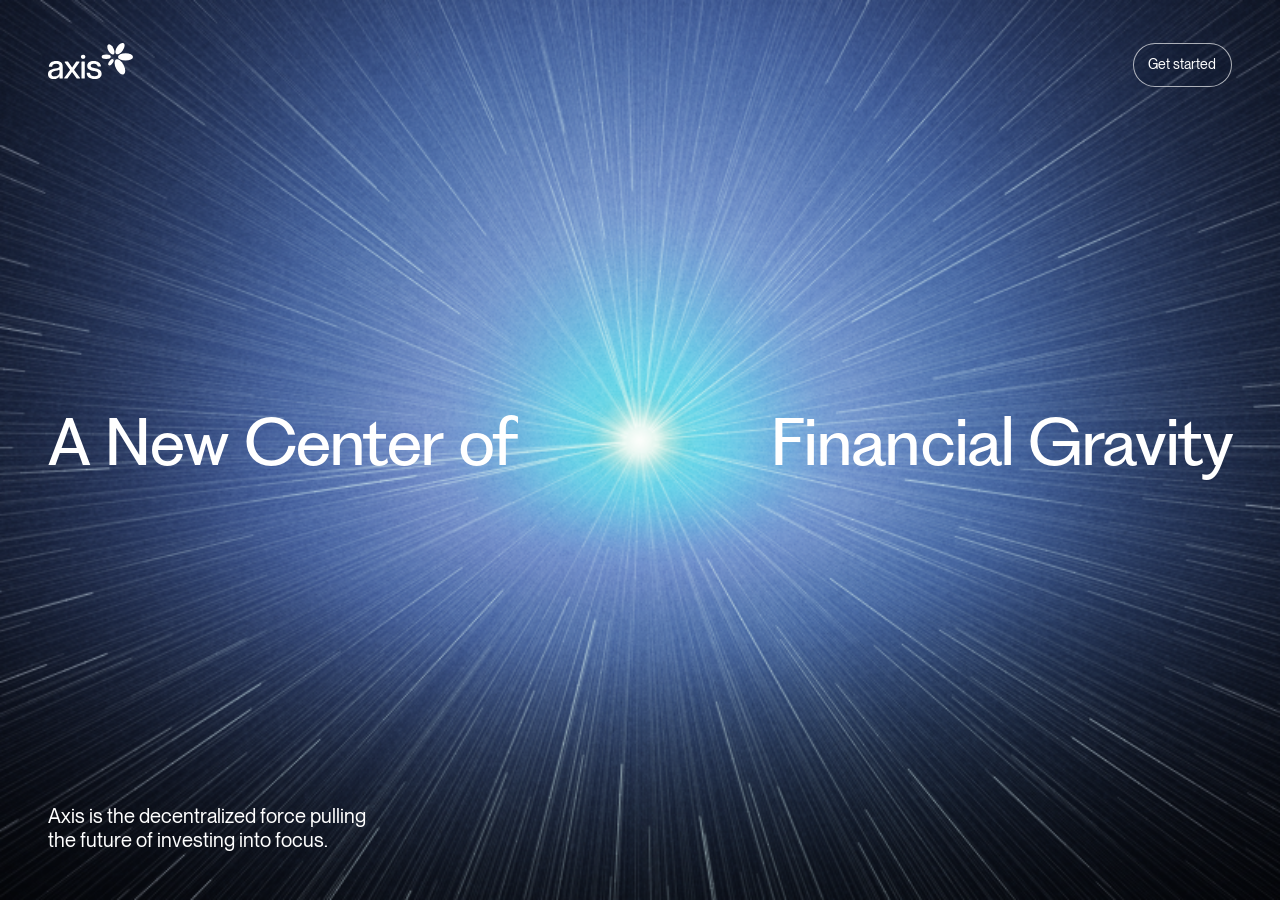
==== commit f670ff7c: "Repair Safari composition: remove scroll/padding hack and protect subtitle from browser controls" ====
--- a/index.html
+++ b/index.html
@@ -22,7 +22,7 @@
   </script>
   <script>
     document.documentElement.classList.add('banner-motion', 'title-motion');
-    // Native iOS tabs need real document pixels beyond the visible composition.
+    // Native iOS keeps text inside the usable viewport while the scene bleeds.
     const iosTab = CSS.supports('-webkit-touch-callout', 'none')
       && navigator.maxTouchPoints > 0
       && !matchMedia('(display-mode: standalone)').matches;
@@ -41,8 +41,8 @@
       if (event.target?.matches?.('script[type="module"]') || event.target === window) window.axisRecoverEntrance();
     }, true);
   </script>
-  <link rel="stylesheet" href="style.css?revision=1402a91855db">
-  <noscript><style>.title-word {transform:none!important} #field,.banner-logo,.banner-contact,.banner-description,.field-fallback {opacity:1!important} #field{visibility:hidden} .field-fallback{background-image:url("field-fallback-wide.webp?revision=1402a91855db")} @media(max-width:767px),(max-aspect-ratio:4/3){.field-fallback{background-image:url("field-fallback-tall.webp?revision=1402a91855db")}}</style></noscript>
+  <link rel="stylesheet" href="style.css?revision=3115e65a740e">
+  <noscript><style>.title-word {transform:none!important} #field,.banner-logo,.banner-contact,.banner-description,.field-fallback {opacity:1!important} #field{visibility:hidden} .field-fallback{background-image:url("field-fallback-wide.webp?revision=3115e65a740e")} @media(max-width:767px),(max-aspect-ratio:4/3){.field-fallback{background-image:url("field-fallback-tall.webp?revision=3115e65a740e")}}</style></noscript>
 </head>
 <body class="banner-presentation artwork-only">
   <main class="workbench">
@@ -128,8 +128,8 @@
     <button type="button" id="restore-controls" hidden inert aria-label="Show motion study controls">Controls <span aria-hidden="true">↙</span></button>
     <span id="status" class="sr-only" role="status" aria-live="polite"></span>
   </main>
-  <script type="module" src="responsive.js?revision=1402a91855db"></script>
-  <script type="module" src="field.js?revision=1402a91855db"></script>
-  <script type="module" src="title-reveal.js?revision=1402a91855db"></script>
+  <script type="module" src="responsive.js?revision=3115e65a740e"></script>
+  <script type="module" src="field.js?revision=3115e65a740e"></script>
+  <script type="module" src="title-reveal.js?revision=3115e65a740e"></script>
 </body>
 </html>
--- a/style.css
+++ b/style.css
@@ -115,7 +115,7 @@
 }
 .layout-rem-probe { position: absolute; width: 1rem; height: 1rem; visibility: hidden; pointer-events: none; }
 .field-fallback { position: absolute; inset: 0; background: #03050b; background-position: 50% 49%; background-size: cover; background-repeat: no-repeat; }
-.artwork[data-renderer="fallback"] .field-fallback { background-image: url("field-fallback-wide.webp?revision=1402a91855db"); }
+.artwork[data-renderer="fallback"] .field-fallback { background-image: url("field-fallback-wide.webp?revision=3115e65a740e"); }
 .artwork[data-renderer="ready"] .field-fallback { visibility: hidden; }
 .artwork[data-renderer="fallback"] .field-fallback { opacity: 1; }
 .artwork[data-renderer="fallback"] #field { visibility: hidden; }
@@ -129,7 +129,7 @@
   .artwork:not([data-layout="horizontal"]) .title-break { display: initial; }
   .artwork:not([data-layout="horizontal"]) .banner-description { top: var(--copy-midpoint, calc(74.5% + (clamp(12px, 6.48cqw, 64px) + clamp(2.25rem, 11.25cqw, 4rem) + 2 * var(--headline-size, var(--type-headline-portrait-size)) - var(--guide-bottom, clamp(20px, 3.75cqw, 96px))) / 2)); bottom: auto; left: 50%; transform: translate(-50%, -50%); width: var(--copy-width, var(--vertical-copy-width)); text-align: center; font-size: var(--copy-size, var(--type-subtitle-mobile)); }
   .artwork:not([data-layout="horizontal"]) .banner-description > span { display: block; }
-  .artwork[data-renderer="fallback"] .field-fallback { background-image: url("field-fallback-tall.webp?revision=1402a91855db"); }
+  .artwork[data-renderer="fallback"] .field-fallback { background-image: url("field-fallback-tall.webp?revision=3115e65a740e"); }
 }
 .artwork[data-layout="vertical"] .banner-title { top: 0; bottom: 0; transform: none; grid-template-columns: repeat(4, minmax(0, 1fr)); }
 .artwork[data-layout="vertical"] .banner-title > span { position: absolute; left: 0; right: 0; grid-column: 1 / -1; text-align: center; }
@@ -160,13 +160,12 @@
 body.banner-presentation #field { position: absolute; left: 0; top: calc(0px - var(--drawing-bleed-top, 0px)); width: 100%; height: calc(100% + var(--drawing-bleed-top, 0px) + var(--drawing-bleed-bottom, 0px)); }
 body.banner-presentation .field-fallback { top: calc(0px - var(--drawing-bleed-top, 0px)); bottom: calc(0px - var(--drawing-bleed-bottom, 0px)); }
 
-/* Native iOS document mode: paint into positive document space, with content on both
-   sides of the viewport rather than outside the document's scroll origin. */
-html[data-chrome-test="document"] .workbench {
-  padding-top: var(--chrome-test-top, 120px);
-  padding-bottom: var(--chrome-test-bottom, 120px);
+/* Keep the overlay in the unobscured viewport. Only the drawing can bleed;
+   do not add document padding or move the user's scroll position. */
+html[data-chrome-test="document"] .workbench { min-height: 0; }
+html[data-chrome-test="document"] body.banner-presentation .artwork {
+  height: var(--hero-min-height, 100svh);
+  background: transparent;
 }
-html[data-chrome-test="document"] { scroll-behavior: auto; }
 html[data-chrome-test="document"],
 html[data-chrome-test="document"] body { background: transparent; }
-html[data-chrome-test="document"] body.banner-presentation .artwork { background: transparent; }
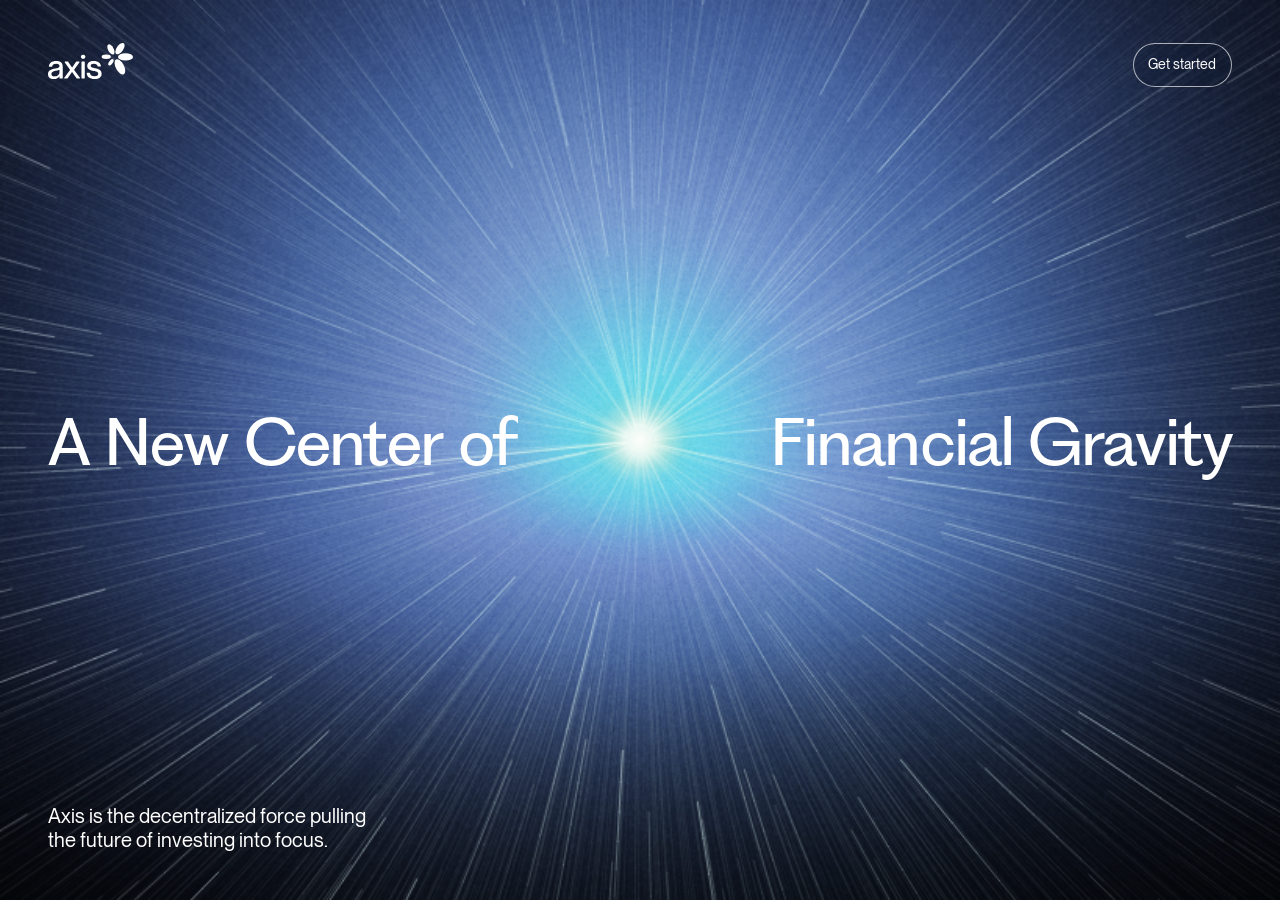
==== commit 448b4479: "Enforce responsive subtitle grid clearance while preserving approved type scale" ====
--- a/index.html
+++ b/index.html
@@ -41,8 +41,8 @@
       if (event.target?.matches?.('script[type="module"]') || event.target === window) window.axisRecoverEntrance();
     }, true);
   </script>
-  <link rel="stylesheet" href="style.css?revision=3115e65a740e">
-  <noscript><style>.title-word {transform:none!important} #field,.banner-logo,.banner-contact,.banner-description,.field-fallback {opacity:1!important} #field{visibility:hidden} .field-fallback{background-image:url("field-fallback-wide.webp?revision=3115e65a740e")} @media(max-width:767px),(max-aspect-ratio:4/3){.field-fallback{background-image:url("field-fallback-tall.webp?revision=3115e65a740e")}}</style></noscript>
+  <link rel="stylesheet" href="style.css?revision=832142f3585a">
+  <noscript><style>.title-word {transform:none!important} #field,.banner-logo,.banner-contact,.banner-description,.field-fallback {opacity:1!important} #field{visibility:hidden} .field-fallback{background-image:url("field-fallback-wide.webp?revision=832142f3585a")} @media(max-width:767px),(max-aspect-ratio:4/3){.field-fallback{background-image:url("field-fallback-tall.webp?revision=832142f3585a")}}</style></noscript>
 </head>
 <body class="banner-presentation artwork-only">
   <main class="workbench">
@@ -128,8 +128,8 @@
     <button type="button" id="restore-controls" hidden inert aria-label="Show motion study controls">Controls <span aria-hidden="true">↙</span></button>
     <span id="status" class="sr-only" role="status" aria-live="polite"></span>
   </main>
-  <script type="module" src="responsive.js?revision=3115e65a740e"></script>
-  <script type="module" src="field.js?revision=3115e65a740e"></script>
-  <script type="module" src="title-reveal.js?revision=3115e65a740e"></script>
+  <script type="module" src="responsive.js?revision=832142f3585a"></script>
+  <script type="module" src="field.js?revision=832142f3585a"></script>
+  <script type="module" src="title-reveal.js?revision=832142f3585a"></script>
 </body>
 </html>
--- a/style.css
+++ b/style.css
@@ -115,7 +115,7 @@
 }
 .layout-rem-probe { position: absolute; width: 1rem; height: 1rem; visibility: hidden; pointer-events: none; }
 .field-fallback { position: absolute; inset: 0; background: #03050b; background-position: 50% 49%; background-size: cover; background-repeat: no-repeat; }
-.artwork[data-renderer="fallback"] .field-fallback { background-image: url("field-fallback-wide.webp?revision=3115e65a740e"); }
+.artwork[data-renderer="fallback"] .field-fallback { background-image: url("field-fallback-wide.webp?revision=832142f3585a"); }
 .artwork[data-renderer="ready"] .field-fallback { visibility: hidden; }
 .artwork[data-renderer="fallback"] .field-fallback { opacity: 1; }
 .artwork[data-renderer="fallback"] #field { visibility: hidden; }
@@ -129,7 +129,7 @@
   .artwork:not([data-layout="horizontal"]) .title-break { display: initial; }
   .artwork:not([data-layout="horizontal"]) .banner-description { top: var(--copy-midpoint, calc(74.5% + (clamp(12px, 6.48cqw, 64px) + clamp(2.25rem, 11.25cqw, 4rem) + 2 * var(--headline-size, var(--type-headline-portrait-size)) - var(--guide-bottom, clamp(20px, 3.75cqw, 96px))) / 2)); bottom: auto; left: 50%; transform: translate(-50%, -50%); width: var(--copy-width, var(--vertical-copy-width)); text-align: center; font-size: var(--copy-size, var(--type-subtitle-mobile)); }
   .artwork:not([data-layout="horizontal"]) .banner-description > span { display: block; }
-  .artwork[data-renderer="fallback"] .field-fallback { background-image: url("field-fallback-tall.webp?revision=3115e65a740e"); }
+  .artwork[data-renderer="fallback"] .field-fallback { background-image: url("field-fallback-tall.webp?revision=832142f3585a"); }
 }
 .artwork[data-layout="vertical"] .banner-title { top: 0; bottom: 0; transform: none; grid-template-columns: repeat(4, minmax(0, 1fr)); }
 .artwork[data-layout="vertical"] .banner-title > span { position: absolute; left: 0; right: 0; grid-column: 1 / -1; text-align: center; }
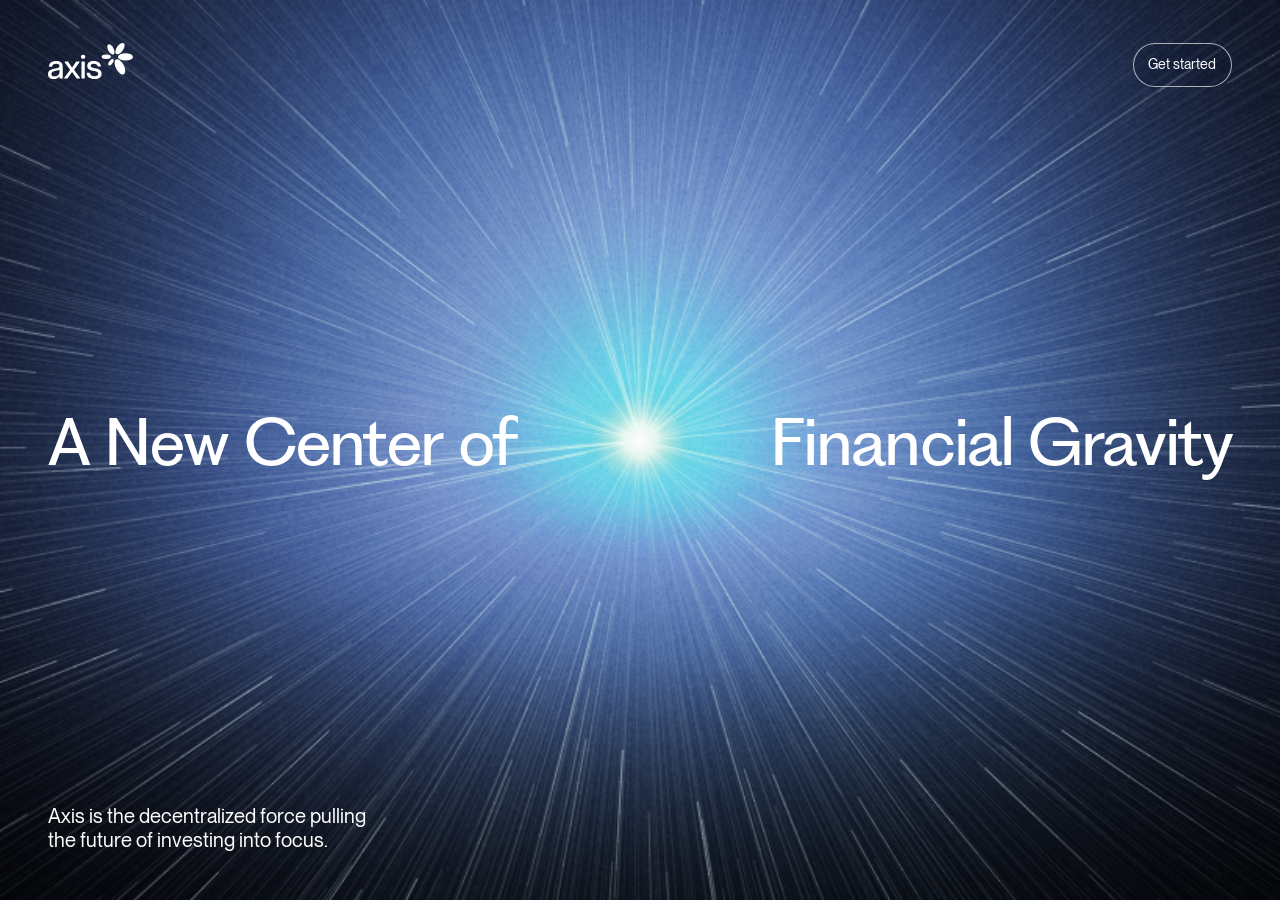
==== commit 831e97bb: "Provide Safari document pixels behind status bar with compensated initial origin" ====
--- a/index.html
+++ b/index.html
@@ -41,8 +41,8 @@
       if (event.target?.matches?.('script[type="module"]') || event.target === window) window.axisRecoverEntrance();
     }, true);
   </script>
-  <link rel="stylesheet" href="style.css?revision=832142f3585a">
-  <noscript><style>.title-word {transform:none!important} #field,.banner-logo,.banner-contact,.banner-description,.field-fallback {opacity:1!important} #field{visibility:hidden} .field-fallback{background-image:url("field-fallback-wide.webp?revision=832142f3585a")} @media(max-width:767px),(max-aspect-ratio:4/3){.field-fallback{background-image:url("field-fallback-tall.webp?revision=832142f3585a")}}</style></noscript>
+  <link rel="stylesheet" href="style.css?revision=92b920757911">
+  <noscript><style>.title-word {transform:none!important} #field,.banner-logo,.banner-contact,.banner-description,.field-fallback {opacity:1!important} #field{visibility:hidden} .field-fallback{background-image:url("field-fallback-wide.webp?revision=92b920757911")} @media(max-width:767px),(max-aspect-ratio:4/3){.field-fallback{background-image:url("field-fallback-tall.webp?revision=92b920757911")}}</style></noscript>
 </head>
 <body class="banner-presentation artwork-only">
   <main class="workbench">
@@ -128,8 +128,8 @@
     <button type="button" id="restore-controls" hidden inert aria-label="Show motion study controls">Controls <span aria-hidden="true">↙</span></button>
     <span id="status" class="sr-only" role="status" aria-live="polite"></span>
   </main>
-  <script type="module" src="responsive.js?revision=832142f3585a"></script>
-  <script type="module" src="field.js?revision=832142f3585a"></script>
-  <script type="module" src="title-reveal.js?revision=832142f3585a"></script>
+  <script type="module" src="responsive.js?revision=92b920757911"></script>
+  <script type="module" src="field.js?revision=92b920757911"></script>
+  <script type="module" src="title-reveal.js?revision=92b920757911"></script>
 </body>
 </html>
--- a/style.css
+++ b/style.css
@@ -115,7 +115,7 @@
 }
 .layout-rem-probe { position: absolute; width: 1rem; height: 1rem; visibility: hidden; pointer-events: none; }
 .field-fallback { position: absolute; inset: 0; background: #03050b; background-position: 50% 49%; background-size: cover; background-repeat: no-repeat; }
-.artwork[data-renderer="fallback"] .field-fallback { background-image: url("field-fallback-wide.webp?revision=832142f3585a"); }
+.artwork[data-renderer="fallback"] .field-fallback { background-image: url("field-fallback-wide.webp?revision=92b920757911"); }
 .artwork[data-renderer="ready"] .field-fallback { visibility: hidden; }
 .artwork[data-renderer="fallback"] .field-fallback { opacity: 1; }
 .artwork[data-renderer="fallback"] #field { visibility: hidden; }
@@ -129,7 +129,7 @@
   .artwork:not([data-layout="horizontal"]) .title-break { display: initial; }
   .artwork:not([data-layout="horizontal"]) .banner-description { top: var(--copy-midpoint, calc(74.5% + (clamp(12px, 6.48cqw, 64px) + clamp(2.25rem, 11.25cqw, 4rem) + 2 * var(--headline-size, var(--type-headline-portrait-size)) - var(--guide-bottom, clamp(20px, 3.75cqw, 96px))) / 2)); bottom: auto; left: 50%; transform: translate(-50%, -50%); width: var(--copy-width, var(--vertical-copy-width)); text-align: center; font-size: var(--copy-size, var(--type-subtitle-mobile)); }
   .artwork:not([data-layout="horizontal"]) .banner-description > span { display: block; }
-  .artwork[data-renderer="fallback"] .field-fallback { background-image: url("field-fallback-tall.webp?revision=832142f3585a"); }
+  .artwork[data-renderer="fallback"] .field-fallback { background-image: url("field-fallback-tall.webp?revision=92b920757911"); }
 }
 .artwork[data-layout="vertical"] .banner-title { top: 0; bottom: 0; transform: none; grid-template-columns: repeat(4, minmax(0, 1fr)); }
 .artwork[data-layout="vertical"] .banner-title > span { position: absolute; left: 0; right: 0; grid-column: 1 / -1; text-align: center; }
@@ -160,9 +160,9 @@
 body.banner-presentation #field { position: absolute; left: 0; top: calc(0px - var(--drawing-bleed-top, 0px)); width: 100%; height: calc(100% + var(--drawing-bleed-top, 0px) + var(--drawing-bleed-bottom, 0px)); }
 body.banner-presentation .field-fallback { top: calc(0px - var(--drawing-bleed-top, 0px)); bottom: calc(0px - var(--drawing-bleed-bottom, 0px)); }
 
-/* Keep the overlay in the unobscured viewport. Only the drawing can bleed;
-   do not add document padding or move the user's scroll position. */
-html[data-chrome-test="document"] .workbench { min-height: 0; }
+/* A normal-flow painted lead-in lets Safari reveal actual scene pixels.
+   The initial document offset is compensated after layout. */
+html[data-chrome-test="document"] .workbench { min-height: 0; padding-top: var(--scene-lead-in, 0px); padding-bottom: 96px; }
 html[data-chrome-test="document"] body.banner-presentation .artwork {
   height: var(--hero-min-height, 100svh);
   background: transparent;
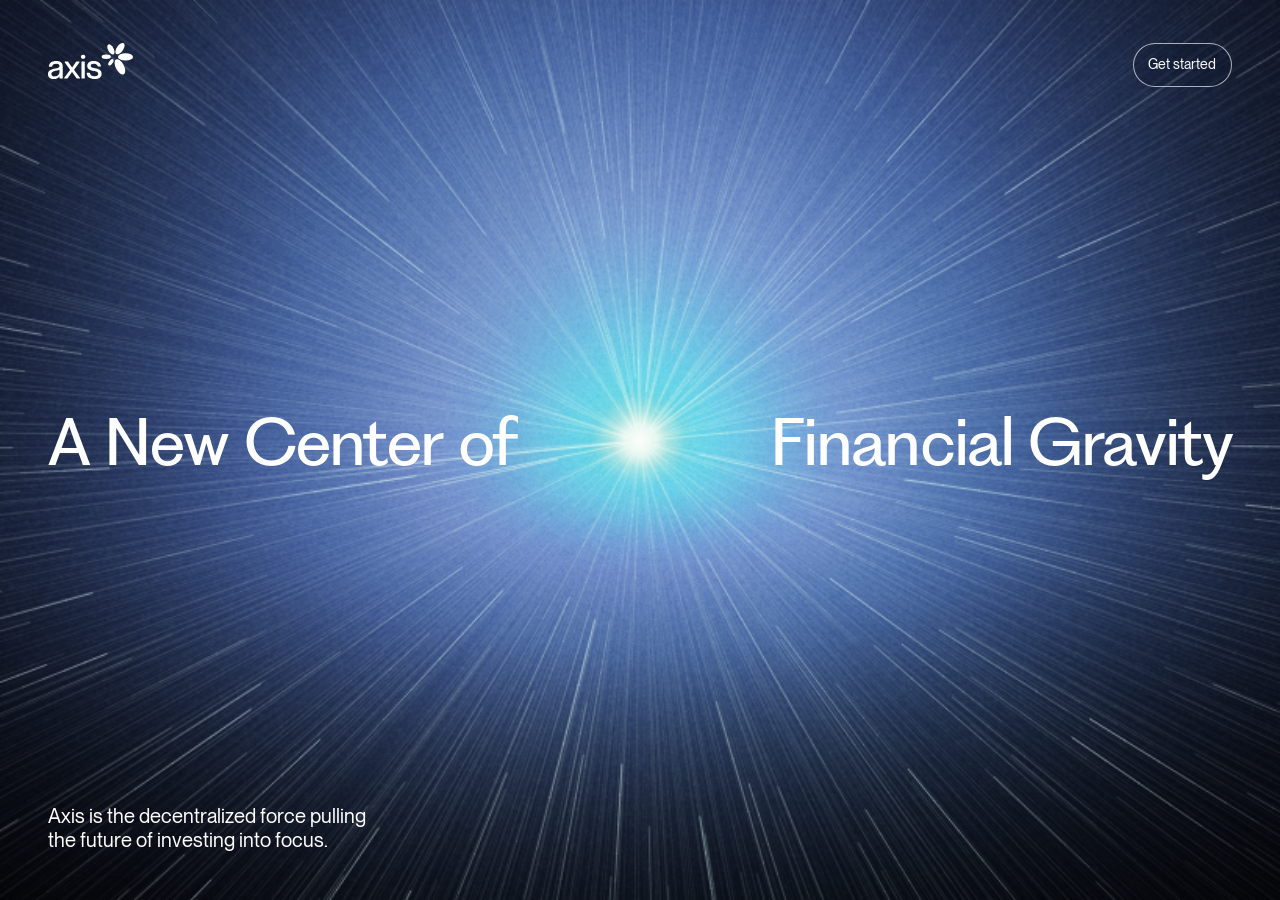
==== commit 167a5f05: "Prevent spare Safari banner scrolling while preserving status-bar field and pinch zoom" ====
--- a/index.html
+++ b/index.html
@@ -41,8 +41,8 @@
       if (event.target?.matches?.('script[type="module"]') || event.target === window) window.axisRecoverEntrance();
     }, true);
   </script>
-  <link rel="stylesheet" href="style.css?revision=92b920757911">
-  <noscript><style>.title-word {transform:none!important} #field,.banner-logo,.banner-contact,.banner-description,.field-fallback {opacity:1!important} #field{visibility:hidden} .field-fallback{background-image:url("field-fallback-wide.webp?revision=92b920757911")} @media(max-width:767px),(max-aspect-ratio:4/3){.field-fallback{background-image:url("field-fallback-tall.webp?revision=92b920757911")}}</style></noscript>
+  <link rel="stylesheet" href="style.css?revision=9d2831f3e89e">
+  <noscript><style>.title-word {transform:none!important} #field,.banner-logo,.banner-contact,.banner-description,.field-fallback {opacity:1!important} #field{visibility:hidden} .field-fallback{background-image:url("field-fallback-wide.webp?revision=9d2831f3e89e")} @media(max-width:767px),(max-aspect-ratio:4/3){.field-fallback{background-image:url("field-fallback-tall.webp?revision=9d2831f3e89e")}}</style></noscript>
 </head>
 <body class="banner-presentation artwork-only">
   <main class="workbench">
@@ -128,8 +128,8 @@
     <button type="button" id="restore-controls" hidden inert aria-label="Show motion study controls">Controls <span aria-hidden="true">↙</span></button>
     <span id="status" class="sr-only" role="status" aria-live="polite"></span>
   </main>
-  <script type="module" src="responsive.js?revision=92b920757911"></script>
-  <script type="module" src="field.js?revision=92b920757911"></script>
-  <script type="module" src="title-reveal.js?revision=92b920757911"></script>
+  <script type="module" src="responsive.js?revision=9d2831f3e89e"></script>
+  <script type="module" src="field.js?revision=9d2831f3e89e"></script>
+  <script type="module" src="title-reveal.js?revision=9d2831f3e89e"></script>
 </body>
 </html>
--- a/style.css
+++ b/style.css
@@ -115,7 +115,7 @@
 }
 .layout-rem-probe { position: absolute; width: 1rem; height: 1rem; visibility: hidden; pointer-events: none; }
 .field-fallback { position: absolute; inset: 0; background: #03050b; background-position: 50% 49%; background-size: cover; background-repeat: no-repeat; }
-.artwork[data-renderer="fallback"] .field-fallback { background-image: url("field-fallback-wide.webp?revision=92b920757911"); }
+.artwork[data-renderer="fallback"] .field-fallback { background-image: url("field-fallback-wide.webp?revision=9d2831f3e89e"); }
 .artwork[data-renderer="ready"] .field-fallback { visibility: hidden; }
 .artwork[data-renderer="fallback"] .field-fallback { opacity: 1; }
 .artwork[data-renderer="fallback"] #field { visibility: hidden; }
@@ -129,7 +129,7 @@
   .artwork:not([data-layout="horizontal"]) .title-break { display: initial; }
   .artwork:not([data-layout="horizontal"]) .banner-description { top: var(--copy-midpoint, calc(74.5% + (clamp(12px, 6.48cqw, 64px) + clamp(2.25rem, 11.25cqw, 4rem) + 2 * var(--headline-size, var(--type-headline-portrait-size)) - var(--guide-bottom, clamp(20px, 3.75cqw, 96px))) / 2)); bottom: auto; left: 50%; transform: translate(-50%, -50%); width: var(--copy-width, var(--vertical-copy-width)); text-align: center; font-size: var(--copy-size, var(--type-subtitle-mobile)); }
   .artwork:not([data-layout="horizontal"]) .banner-description > span { display: block; }
-  .artwork[data-renderer="fallback"] .field-fallback { background-image: url("field-fallback-tall.webp?revision=92b920757911"); }
+  .artwork[data-renderer="fallback"] .field-fallback { background-image: url("field-fallback-tall.webp?revision=9d2831f3e89e"); }
 }
 .artwork[data-layout="vertical"] .banner-title { top: 0; bottom: 0; transform: none; grid-template-columns: repeat(4, minmax(0, 1fr)); }
 .artwork[data-layout="vertical"] .banner-title > span { position: absolute; left: 0; right: 0; grid-column: 1 / -1; text-align: center; }
@@ -169,3 +169,8 @@
 }
 html[data-chrome-test="document"],
 html[data-chrome-test="document"] body { background: transparent; }
+
+/* Keep Safari's painted scroll origin without letting full-screen banners pan.
+   Pinch zoom remains a browser gesture; tall/enlarged layouts are scrollable. */
+html[data-scene-locked="true"] .workbench,
+html[data-scene-locked="true"] #field { touch-action: pinch-zoom; }
